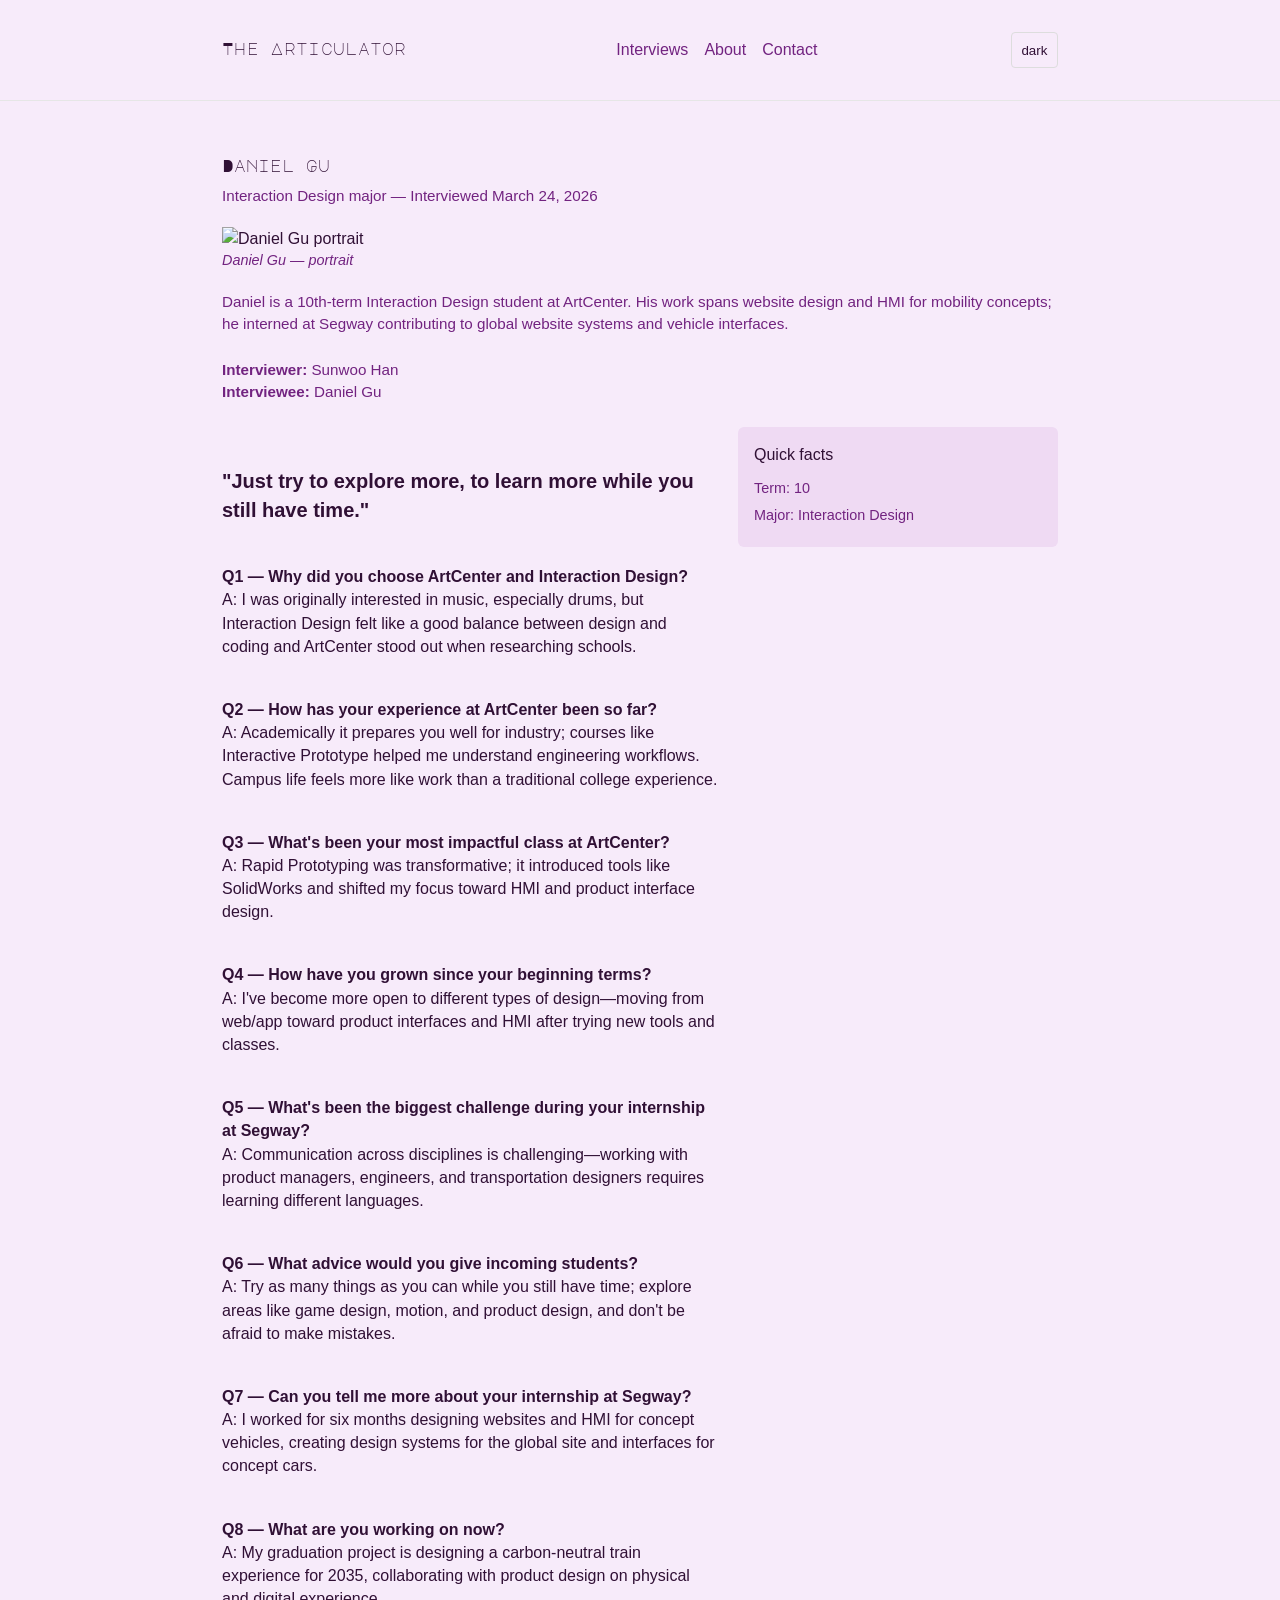
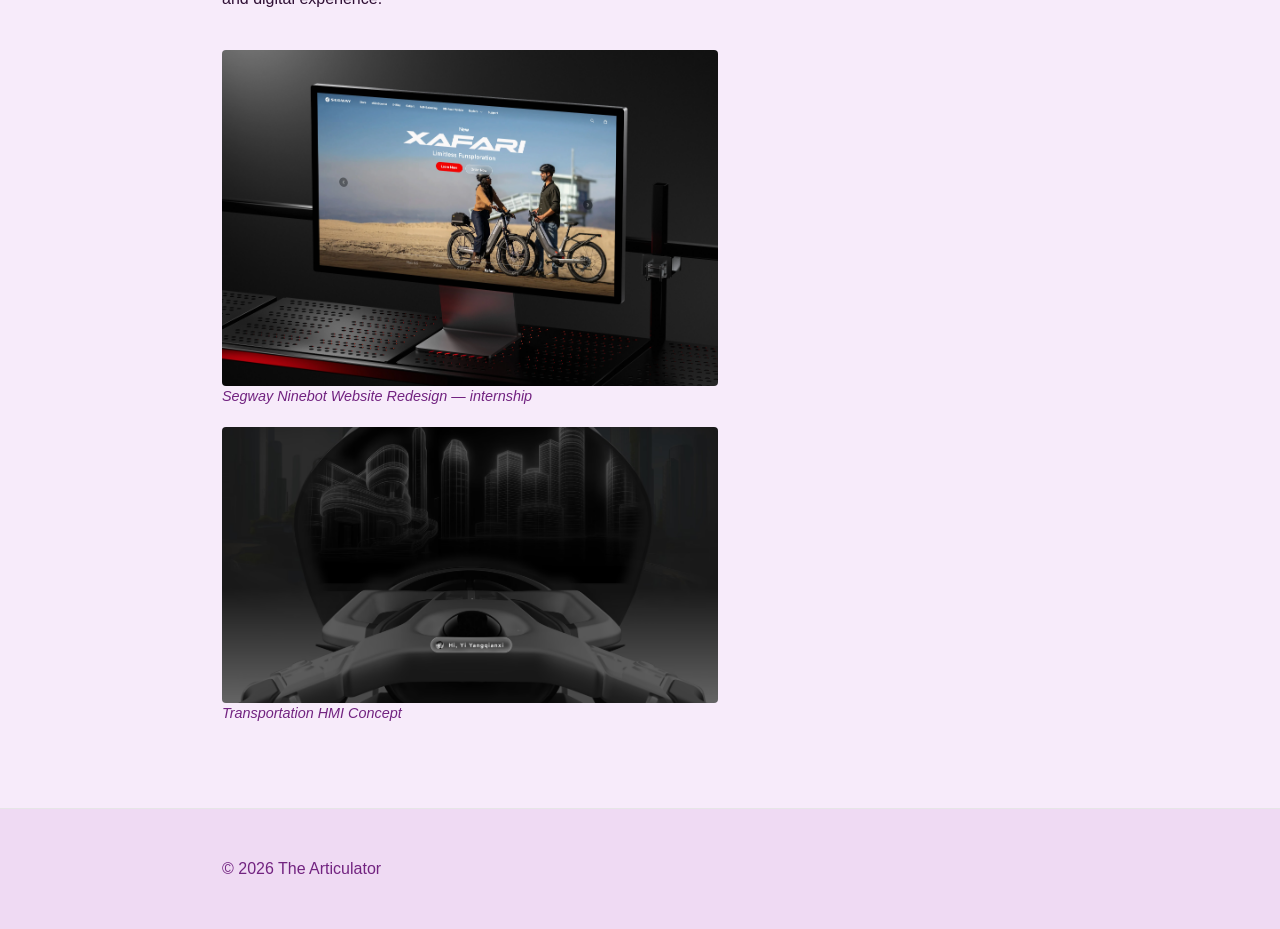
==== interview1.html @ 2e3766cb "i may have forgotten to commit while i worked (Initial Commit)" ====
<!DOCTYPE html>
<html lang="en">
<head>
    <meta charset="utf-8">
    <meta content="initial-scale=1.0,width=device-width" name="viewport">
    <title>Interview — Daniel Gu</title>
    <link href="css/reset.css" rel="stylesheet" type="text/css">
    <link href="https://fonts.googleapis.com/css2?family=Major+Mono+Display&family=Noto+Sans:wght@300;400;700&display=swap" rel="stylesheet">
    <link href="css/styles.css" rel="stylesheet" type="text/css">
    <script defer src="js/scripts.js"></script>
</head>
<body>
    <header class="site-header">
        <div class="wrap">
        <div class="brand"><a href="index.html">The Articulator</a></div>
        <nav class="main-nav">
            <a href="index.html">Interviews</a>
            <a href="#">About</a>
            <a href="#">Contact</a>
        </nav>
        <div class="navigation">
            <button id="theme-toggle" aria-label="Toggle light/dark">dark</button>
            <button class="js-menu-trigger" aria-label="Toggle menu">
            <svg width="28" height="28" viewBox="0 0 24 24" aria-hidden="true" focusable="false">
                <rect x="3" y="5" width="18" height="2"></rect>
                <rect x="3" y="11" width="18" height="2"></rect>
                <rect x="3" y="17" width="18" height="2"></rect>
            </svg>
            </button>
        </div>
        </div>
    </header>

    <main class="wrap">
        <article class="interview">
            <header class="interview-hero">
                <h1>Daniel Gu</h1>
                <p class="interview-meta">Interaction Design major — Interviewed March 24, 2026</p>
                
                <figure>
                    <img src="images/daniel2.png" alt="Daniel Gu portrait">
                    <figcaption class="muted">Daniel Gu — portrait</figcaption>
                </figure>
                
                <p class="bio">Daniel is a 10th-term Interaction Design student at ArtCenter. His work spans website design and HMI for mobility concepts; he interned at Segway contributing to global website systems and vehicle interfaces.</p>

                <div class="participants">
                <p><strong>Interviewer:</strong> Sunwoo Han</p>
                <p><strong>Interviewee:</strong> Daniel Gu</p>
                </div>
            </header>

            <div class="interview-layout">
                <section class="content">
                    <p class="pull-quote">"Just try to explore more, to learn more while you still have time."</p>

                    <p><strong>Q1 — Why did you choose ArtCenter and Interaction Design?</strong><br>
                    A: I was originally interested in music, especially drums, but Interaction Design felt like a good balance between design and coding and ArtCenter stood out when researching schools.</p>

                    <p><strong>Q2 — How has your experience at ArtCenter been so far?</strong><br>
                    A: Academically it prepares you well for industry; courses like Interactive Prototype helped me understand engineering workflows. Campus life feels more like work than a traditional college experience.</p>

                    <p><strong>Q3 — What's been your most impactful class at ArtCenter?</strong><br>
                    A: Rapid Prototyping was transformative; it introduced tools like SolidWorks and shifted my focus toward HMI and product interface design.</p>

                    <p><strong>Q4 — How have you grown since your beginning terms?</strong><br>
                    A: I've become more open to different types of design—moving from web/app toward product interfaces and HMI after trying new tools and classes.</p>

                    <p><strong>Q5 — What's been the biggest challenge during your internship at Segway?</strong><br>
                    A: Communication across disciplines is challenging—working with product managers, engineers, and transportation designers requires learning different languages.</p>

                    <p><strong>Q6 — What advice would you give incoming students?</strong><br>
                    A: Try as many things as you can while you still have time; explore areas like game design, motion, and product design, and don't be afraid to make mistakes.</p>

                    <p><strong>Q7 — Can you tell me more about your internship at Segway?</strong><br>
                    A: I worked for six months designing websites and HMI for concept vehicles, creating design systems for the global site and interfaces for concept cars.</p>

                    <p><strong>Q8 — What are you working on now?</strong><br>
                    A: My graduation project is designing a carbon-neutral train experience for 2035, collaborating with product design on physical and digital experience.</p>

                    <div class="gallery">
                        <figure>
                        <img src="images/segway.png" alt="Segway project">
                        <figcaption class="muted">Segway Ninebot Website Redesign — internship</figcaption>
                        </figure>
                        <figure>
                        <img src="images/final.png" alt="Final upload transport concept">
                        <figcaption class="muted">Transportation HMI Concept</figcaption>
                        </figure>
                    </div>

                </section>

                <aside>
                    <div class="card">
                        <h4 class="subhead">Quick facts</h4>
                        <ul class="muted">
                            <li>Term: 10</li>
                            <li>Major: Interaction Design</li>
                        </ul>
                    </div>
                </aside>

            </div>
        </article>
    </main>

    <footer class="site-footer">
        <div class="wrap">
            <div>© 2026 The Articulator</div>
        </div>
    </footer>

</body>
</html>
---- css/styles.css ----
:root {
	--bg: #F7EBFA;
	--text: #301035;
	--muted: #722380;
	--accent: #320F38;
	--card: #efdaf3;
	--border: #ddd;
}

html, body {
	height: 100%;
}

body {
	font-family: -apple-system, BlinkMacSystemFont, "Segoe UI", Roboto, "Helvetica Neue", Arial;
	background: var(--bg);
	color: var(--text);
	line-height: 1.45;
	margin: 0;
	-webkit-font-smoothing: antialiased;
	transition: background-color .12s linear, color .12s linear;
}

.wrap {
	max-width: 56.25rem;
	margin: 0 auto;
	padding: 1rem;
}

.site-header {
	border-bottom: 1px solid #e6e6e6;
	background: transparent;
	position: relative;
}

.site-header .wrap {
	display: flex;
	align-items: center;
	gap: 1rem;
	justify-content: space-between;
}

.brand {
	font-weight: 700;
	letter-spacing: .02em;
	font-family: 'Major Mono Display';
}

.main-nav {
	display: none;
}

.main-nav a {
	margin-left: 1rem;
	color: var(--muted);
	text-decoration: none;
}

.navigation {
	display: flex;
	align-items: center;
	gap: .5rem;
}

.navigation button {
	background: transparent;
	border: .0625rem solid var(--border);
	padding: 0 .6rem;
	border-radius: .25rem;
	height: 2.25rem;
	display: inline-flex;
	align-items: center;
	gap: .5rem;
	color: var(--text);
}

.navigation .js-menu-trigger { 
    padding: 0 .4rem; 
}

.navigation .js-menu-trigger svg { 
    display: block; 
    width: 1.25rem; 
    height: 1.25rem; 
}

.navigation svg, .icon, .site-header svg { 
    fill: currentColor; 
    stroke: currentColor; 
}

.landing-title { 
    font-size: 1.6rem; 
    margin: 1rem 0 .25rem; 
}

.description { 
    color: var(--muted); 
    margin-bottom: 2rem; 
}

.grid { 
    display: grid; 
    grid-template-columns: 1fr; 
    gap: 1rem; 
}

.card {
	background: var(--card);
	padding: 1rem;
	border-radius: 6px;
	transition: background-color .18s ease, color .18s ease;
}

.card img { 
    width: 100%; 
    height: auto; 
    display: block; 
    border-radius: 4px; 
}

.card h2 { 
    font-size: 1.05rem; 
    margin: .6rem 0 .2rem; 
}

.muted { 
    color: var(--muted); 
    font-size: .9rem; 
}

.card .muted {
    display: flex;
    align-items: center;
    justify-content: space-between;
    gap: .6rem;
}

.card .muted .date {
    color: var(--muted);
    white-space: nowrap;
    margin-left: auto;
}

.card-text {
    margin: 1rem 0 1rem 0;
}

.interview aside .card .muted {
    display: block;
    padding-left: 0;
}

.interview aside .card .muted li {
    display: block;
    text-align: left;
    margin: .35rem 0;
    list-style-position: inside;
}

.placeholder { 
    height: 10rem; 
    display: flex; 
    align-items: center; 
    justify-content: center; 
    background: var(--bg); 
    border-radius: .25rem; }

.site-footer { 
    border-top: 1px solid #e6e6e6; 
    padding: 1rem 0; 
    margin-top: 2rem; color: var(--muted); 
    background: var(--card); 
}

.site-footer .wrap { 
    display: flex; 
    justify-content: space-between; 
    align-items: center; 
}

.interview-hero { 
    display: block; 
    margin: 1.2rem 0; 
}

.interview-hero img { 
    width: 100%; 
    max-width: 40rem; 
    height: auto; 
    display: block; 
}

.participants { 
    margin-top: .75rem; 
    color: var(--muted); 
    font-size: .95rem; 
}

figure, .gallery figure { 
    margin: 1.25rem 0; 
}

.gallery img { 
    width: 100%; 
    height: auto; 
    display: block; 
    border-radius: .25rem; 
    max-width: 40rem; 
}

.content p { 
    margin: 1.5rem 0; 
}

.wrap figure figcaption { 
    color: var(--muted); 
    font-style: italic;
}

.interview-meta { 
    color: var(--muted); 
    font-size: .95rem; 
    margin-bottom: 1rem; 
}

.bio { 
    font-size: .95rem; 
    color: var(--muted); 
    margin: .9rem 0 1.25rem; 
}

.pull-quote { 
    font-size: 1.25rem; 
    font-weight: 600; 
    margin: 1rem 0; 
}

body.dark {
	--bg: #120514;
	--text: #e5d4e9;
	--muted: #90539b;
	--accent: #e5d4e9;
	--card: #320F38;
	--border: #52195C;
}

.site-header.show-menu .main-nav {
	display: block;
	position: absolute;
	left: 0;
	right: 0;
	top: 100%;
	background: var(--card);
	padding: .8rem 1rem;
	box-shadow: 0 6px 18px rgba(0,0,0,.06);
}

.site-header .main-nav a { 
    display: block; 
    padding: .4rem 0; 
}

@media (min-width: 720px) {
	.grid { grid-template-columns: repeat(2, 1fr); }
	.wrap { padding: 2rem; }
	.landing-title { font-size: 2rem; }
	.main-nav { display: flex; }
	.site-header .main-nav a { display: inline-block; }

	.site-header.show-menu .main-nav { 
        position: static; 
        display: flex; 
        box-shadow: none; 
        background: transparent; 
        padding: 0; 
    }

	.navigation .js-menu-trigger { display: none; }
}

h1, h2, h3 { 
    line-height: 1.15; 
    color: var(--text); 
    font-family: 'Major Mono Display'; 
}

.interview-layout { 
    display: grid; 
    grid-template-columns: 1fr; 
    gap: 1.25rem; 
}

@media (min-width: 880px) { 
    .interview-layout { 
        grid-template-columns: 2fr 320px; 
    } 
}

@media (min-width: 720px) {
    .interview-layout { grid-template-columns: 2fr 320px; }
    .interview-layout > aside { align-self: start; }
}

.interview-hero h1 { 
    margin: 1.25rem 0 .6rem; 
}

@media (min-width: 720px) { 

    .interview-hero h1 { 
        margin-top: 1.5rem; 
    } 
}

@media (min-width: 720px) { 
    
    .bio { 
        margin-bottom: 1.5rem; 
    } 
}

.participants { 
    margin: 1rem 0 1.25rem; 
}

@media (min-width: 720px) { 

    .participants { 
        margin: 1.25rem 0 1.5rem; 
    } 
}

.content p { 
    margin: 1.5rem 0; 
}

@media (min-width: 720px) { 
    
    .content p { 
        margin: 2.5rem 0; 
    } 
}

.interview aside .card { 
    padding-top: 1rem; padding-bottom: 1rem; 
}

.interview aside .card .subhead { 
    margin: 0 0 .75rem; 
}

.muted-link .muted { 
    color: var(--muted); 
}
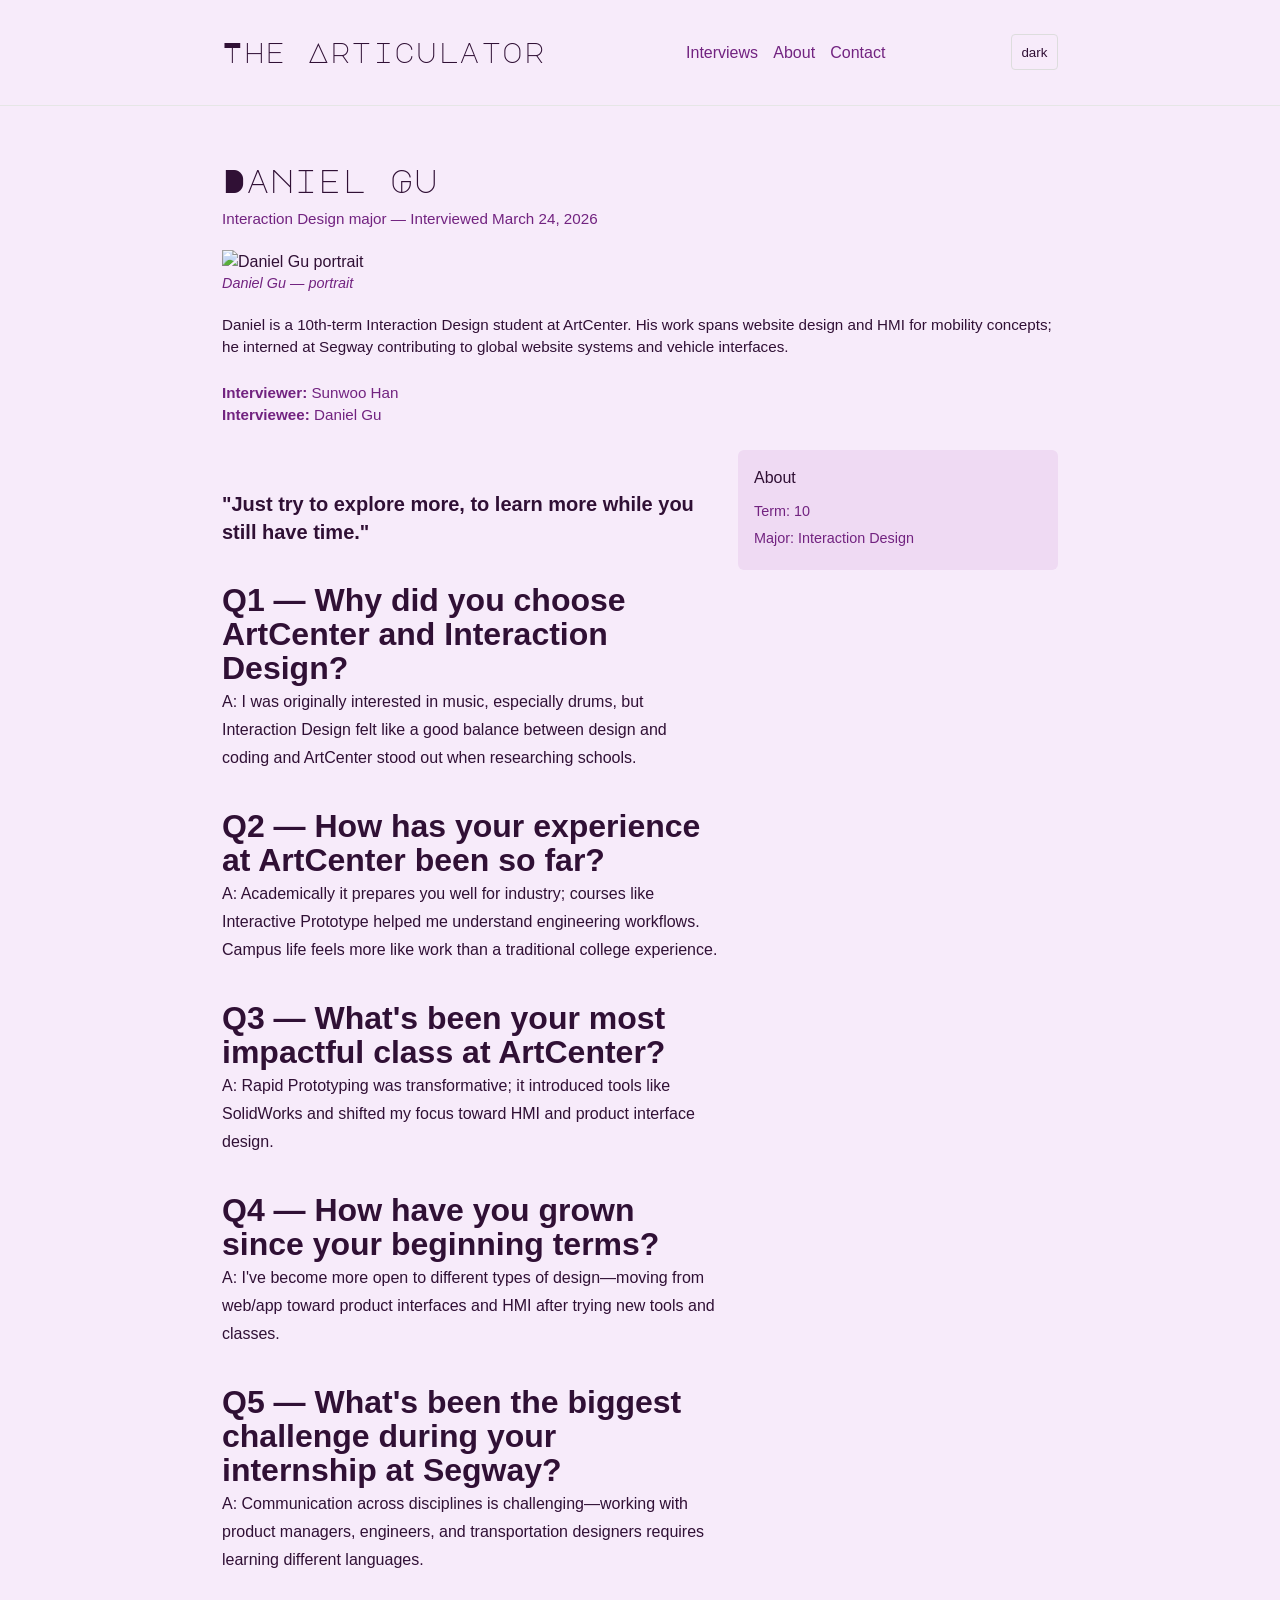
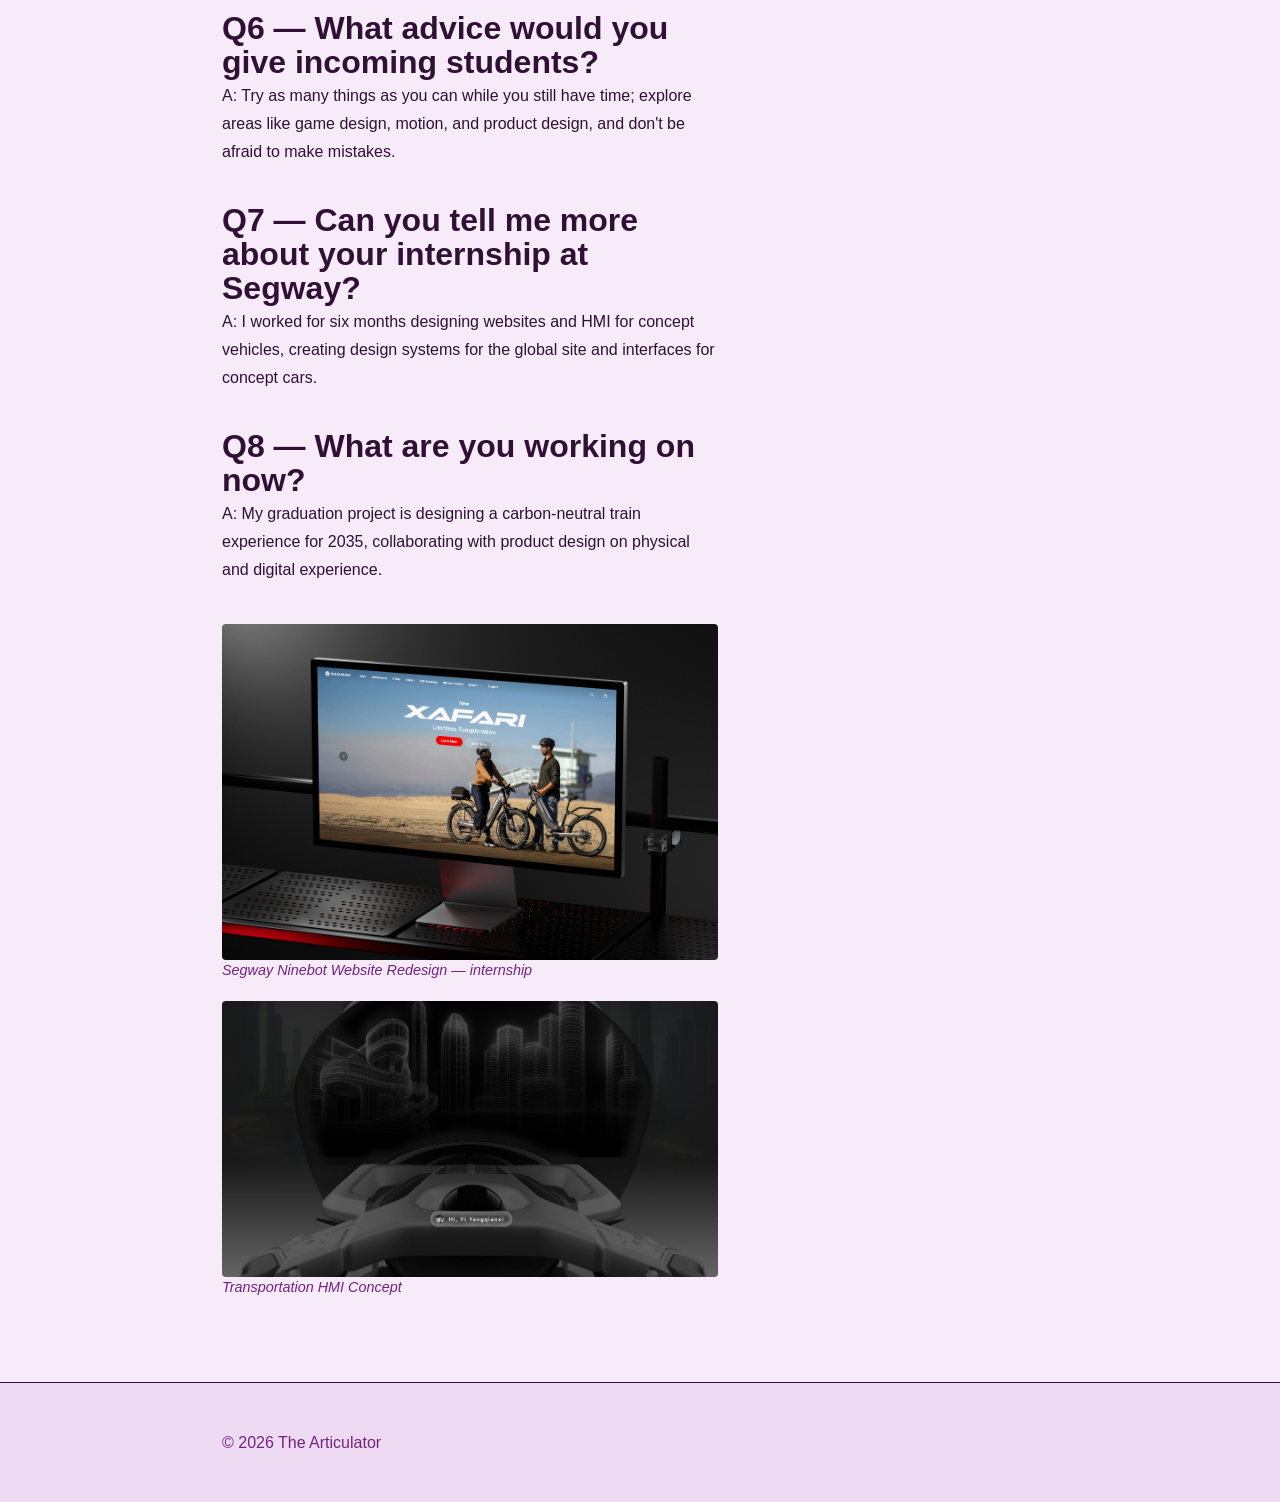
==== commit dbf34c3f: "Font Size" ====
--- a/interview1.html
+++ b/interview1.html
@@ -93,7 +93,7 @@
 
                 <aside>
                     <div class="card">
-                        <h4 class="subhead">Quick facts</h4>
+                        <h4 class="subhead">About</h4>
                         <ul class="muted">
                             <li>Term: 10</li>
                             <li>Major: Interaction Design</li>
--- a/css/styles.css
+++ b/css/styles.css
@@ -44,6 +44,7 @@
 	font-weight: 700;
 	letter-spacing: .02em;
 	font-family: 'Major Mono Display';
+    font-size: 1.75rem;
 }
 
 .main-nav {
@@ -51,7 +52,7 @@
 }
 
 .main-nav a {
-	margin-left: 1rem;
+	margin-left: .95rem;
 	color: var(--muted);
 	text-decoration: none;
 }
@@ -144,6 +145,11 @@
 
 .card-text {
     margin: 1rem 0 1rem 0;
+
+    h2 {
+        font-size: 1.5rem;
+        margin: 1.5rem 0 .5rem;
+    }
 }
 
 .interview aside .card .muted {
@@ -167,7 +173,7 @@
     border-radius: .25rem; }
 
 .site-footer { 
-    border-top: 1px solid #e6e6e6; 
+    border-top: 1px solid var(--accent); 
     padding: 1rem 0; 
     margin-top: 2rem; color: var(--muted); 
     background: var(--card); 
@@ -211,6 +217,7 @@
 
 .content p { 
     margin: 1.5rem 0; 
+    line-height: 1.75rem;
 }
 
 .wrap figure figcaption { 
@@ -226,7 +233,7 @@
 
 .bio { 
     font-size: .95rem; 
-    color: var(--muted); 
+    color: var(--text); 
     margin: .9rem 0 1.25rem; 
 }
 
@@ -309,6 +316,7 @@
 @media (min-width: 720px) { 
 
     .interview-hero h1 { 
+        font-size: 2rem;
         margin-top: 1.5rem; 
     } 
 }
@@ -317,6 +325,7 @@
     
     .bio { 
         margin-bottom: 1.5rem; 
+        color: var(--text);
     } 
 }
 
@@ -354,3 +363,8 @@
     color: var(--muted); 
 }
 
+.interview-layout .content strong {
+    font-size: 2rem;
+    line-height: 1.8rem;
+}
+
